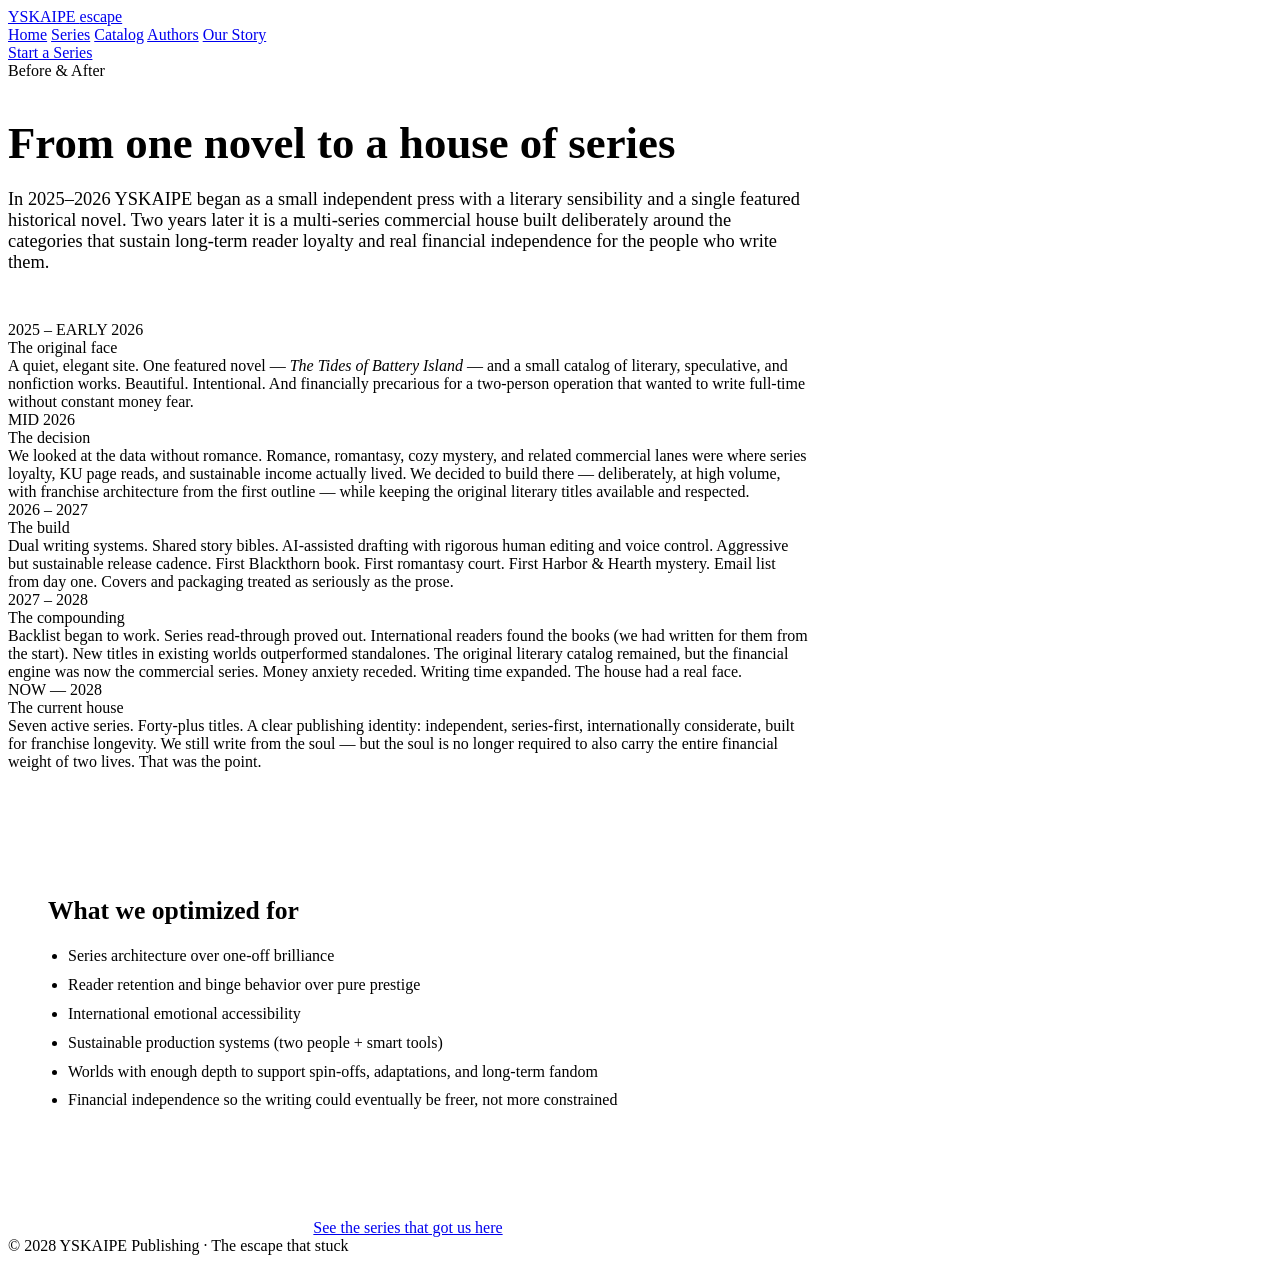
==== about.html @ 99e71888 "Add about.html for YSKAIPE Publishing's story This file contains the HTML structure for the 'About' " ====
<!DOCTYPE html>
<html lang="en">
<head>
  <meta charset="UTF-8">
  <meta name="viewport" content="width=device-width, initial-scale=1.0">
  <title>Our Story — YSKAIPE 2028</title>
  <link rel="stylesheet" href="css/style.css">
</head>
<body>
  <header class="site-header">
    <div class="container header-inner">
      <a href="index.html" class="logo">YSKAIPE <span>escape</span></a>
      <nav class="nav">
        <a href="index.html">Home</a>
        <a href="series.html">Series</a>
        <a href="catalog.html">Catalog</a>
        <a href="authors.html">Authors</a>
        <a href="about.html" class="active">Our Story</a>
      </nav>
      <a href="series.html" class="btn btn-primary">Start a Series</a>
    </div>
  </header>

  <section class="section">
    <div class="container" style="max-width: 800px;">
      <div class="hero-label">Before & After</div>
      <h1 style="font-size: 2.8rem; margin-bottom: 20px;">From one novel to a house of series</h1>
      <p style="font-size: 1.15rem; color: var(--text-muted); margin-bottom: 48px;">
        In 2025–2026 YSKAIPE began as a small independent press with a literary sensibility 
        and a single featured historical novel. Two years later it is a multi-series commercial 
        house built deliberately around the categories that sustain long-term reader loyalty 
        and real financial independence for the people who write them.
      </p>

      <div class="timeline">
        <div class="timeline-item">
          <div class="timeline-dot"></div>
          <div class="timeline-year">2025 – EARLY 2026</div>
          <div class="timeline-title">The original face</div>
          <div class="timeline-body">
            A quiet, elegant site. One featured novel — <em>The Tides of Battery Island</em> — 
            and a small catalog of literary, speculative, and nonfiction works. Beautiful. 
            Intentional. And financially precarious for a two-person operation that wanted 
            to write full-time without constant money fear.
          </div>
        </div>

        <div class="timeline-item">
          <div class="timeline-dot"></div>
          <div class="timeline-year">MID 2026</div>
          <div class="timeline-title">The decision</div>
          <div class="timeline-body">
            We looked at the data without romance. Romance, romantasy, cozy mystery, and 
            related commercial lanes were where series loyalty, KU page reads, and sustainable 
            income actually lived. We decided to build there — deliberately, at high volume, 
            with franchise architecture from the first outline — while keeping the original 
            literary titles available and respected.
          </div>
        </div>

        <div class="timeline-item">
          <div class="timeline-dot"></div>
          <div class="timeline-year">2026 – 2027</div>
          <div class="timeline-title">The build</div>
          <div class="timeline-body">
            Dual writing systems. Shared story bibles. AI-assisted drafting with rigorous 
            human editing and voice control. Aggressive but sustainable release cadence. 
            First Blackthorn book. First romantasy court. First Harbor & Hearth mystery. 
            Email list from day one. Covers and packaging treated as seriously as the prose.
          </div>
        </div>

        <div class="timeline-item">
          <div class="timeline-dot"></div>
          <div class="timeline-year">2027 – 2028</div>
          <div class="timeline-title">The compounding</div>
          <div class="timeline-body">
            Backlist began to work. Series read-through proved out. International readers 
            found the books (we had written for them from the start). New titles in existing 
            worlds outperformed standalones. The original literary catalog remained, but the 
            financial engine was now the commercial series. Money anxiety receded. Writing 
            time expanded. The house had a real face.
          </div>
        </div>

        <div class="timeline-item">
          <div class="timeline-dot"></div>
          <div class="timeline-year">NOW — 2028</div>
          <div class="timeline-title">The current house</div>
          <div class="timeline-body">
            Seven active series. Forty-plus titles. A clear publishing identity: 
            independent, series-first, internationally considerate, built for franchise 
            longevity. We still write from the soul — but the soul is no longer required 
            to also carry the entire financial weight of two lives. That was the point.
          </div>
        </div>
      </div>

      <div style="margin-top: 64px; padding: 40px; background: var(--bg-elevated); border-radius: 10px; border: 1px solid var(--border);">
        <h2 style="font-size: 1.6rem; margin-bottom: 16px;">What we optimized for</h2>
        <ul style="color: var(--text-muted); padding-left: 20px; line-height: 1.8;">
          <li>Series architecture over one-off brilliance</li>
          <li>Reader retention and binge behavior over pure prestige</li>
          <li>International emotional accessibility</li>
          <li>Sustainable production systems (two people + smart tools)</li>
          <li>Worlds with enough depth to support spin-offs, adaptations, and long-term fandom</li>
          <li>Financial independence so the writing could eventually be freer, not more constrained</li>
        </ul>
      </div>

      <div style="margin-top: 48px; text-align: center;">
        <a href="series.html" class="btn btn-primary">See the series that got us here</a>
      </div>
    </div>
  </section>

  <footer class="site-footer">
    <div class="container">
      <div class="footer-bottom" style="border: none;">
        <div>© 2028 YSKAIPE Publishing · The escape that stuck</div>
      </div>
    </div>
  </footer>
</body>
</html>
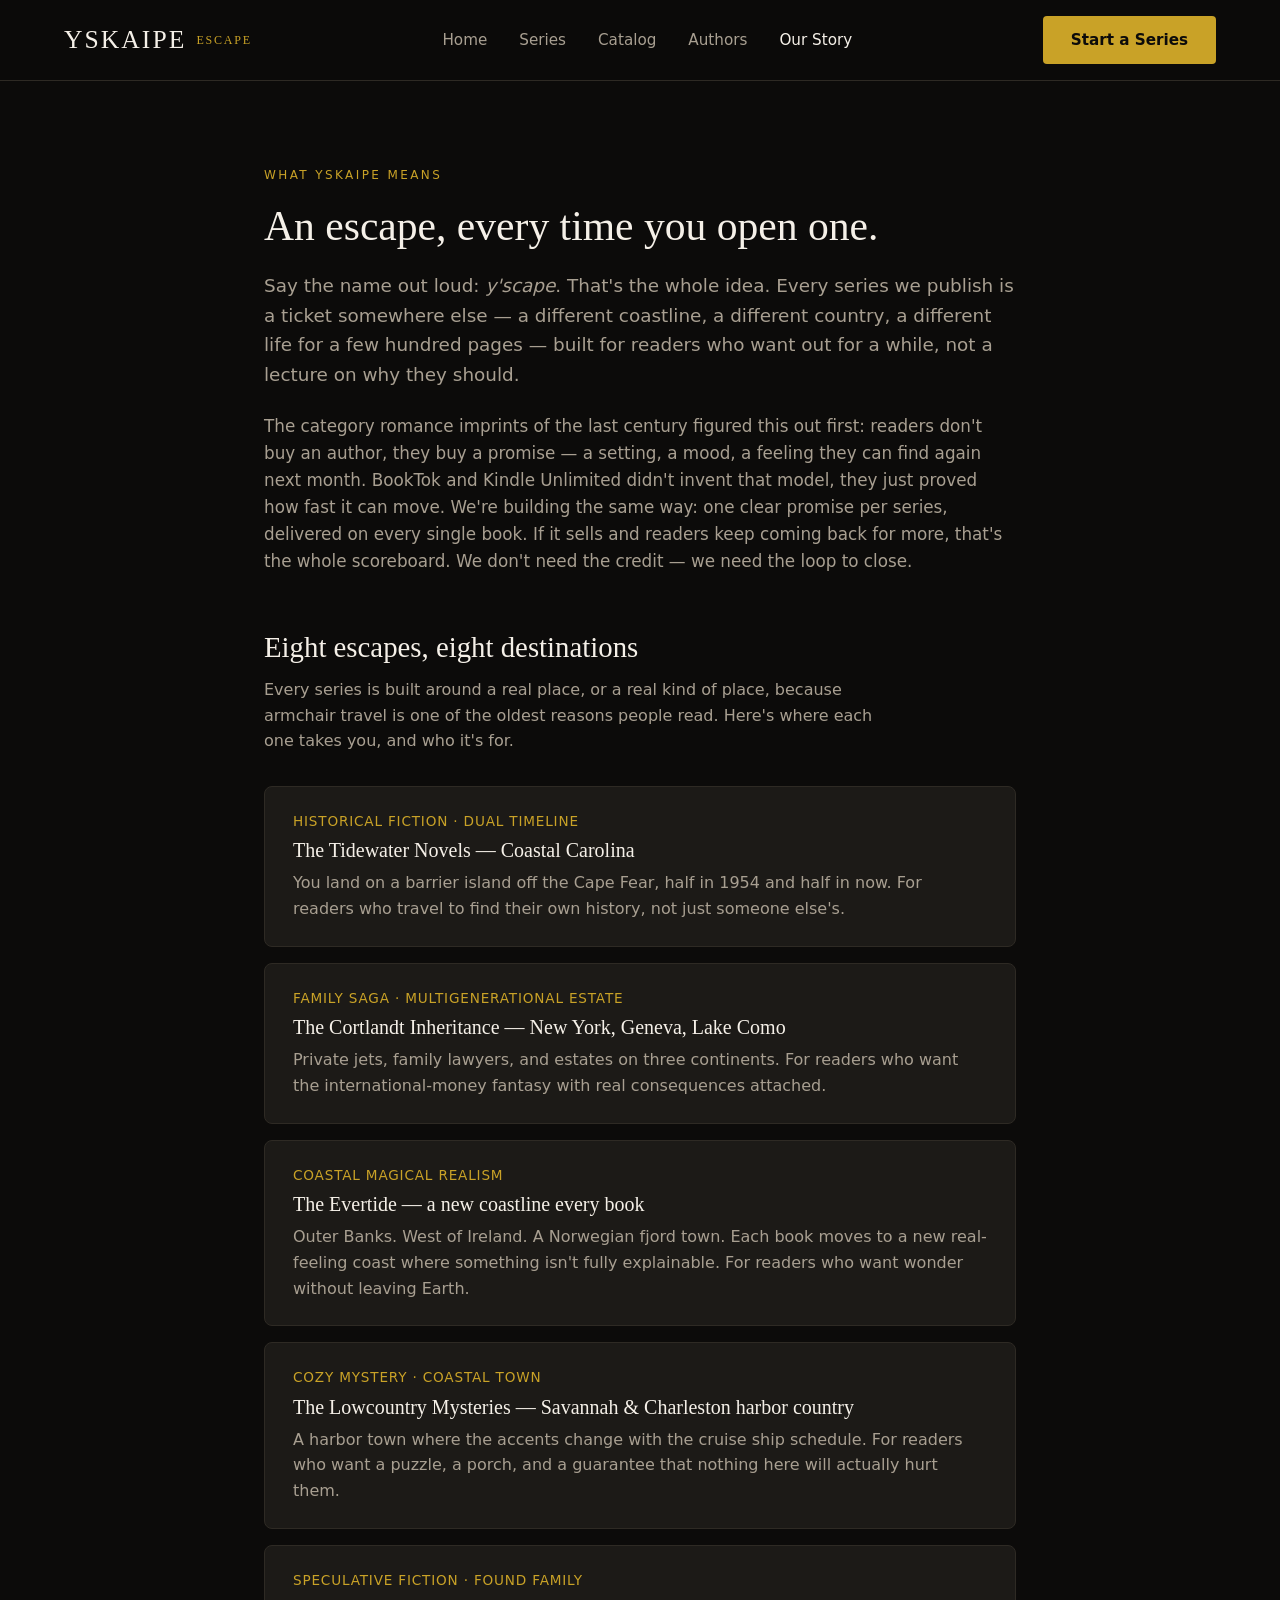
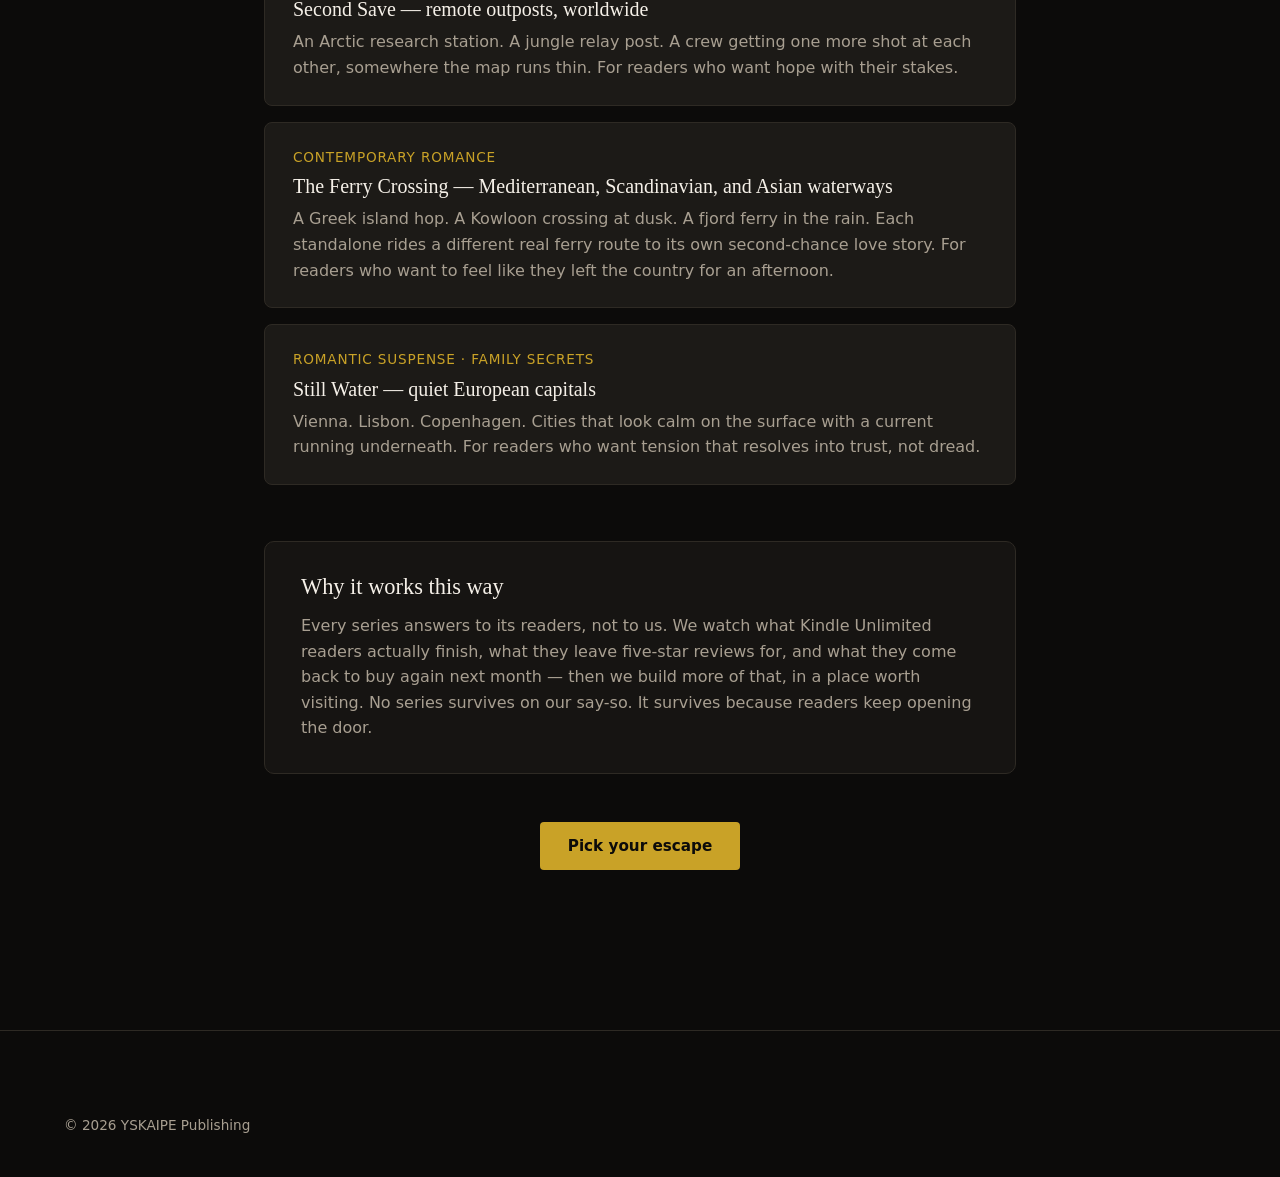
==== commit b002dd20: "Update title and content in about.html" ====
--- a/about.html
+++ b/about.html
@@ -3,7 +3,7 @@
 <head>
   <meta charset="UTF-8">
   <meta name="viewport" content="width=device-width, initial-scale=1.0">
-  <title>Our Story — YSKAIPE 2028</title>
+  <title>Our Story — YSKAIPE</title>
   <link rel="stylesheet" href="css/style.css">
 </head>
 <body>
@@ -23,93 +23,86 @@
 
   <section class="section">
     <div class="container" style="max-width: 800px;">
-      <div class="hero-label">Before & After</div>
-      <h1 style="font-size: 2.8rem; margin-bottom: 20px;">From one novel to a house of series</h1>
-      <p style="font-size: 1.15rem; color: var(--text-muted); margin-bottom: 48px;">
-        In 2025–2026 YSKAIPE began as a small independent press with a literary sensibility 
-        and a single featured historical novel. Two years later it is a multi-series commercial 
-        house built deliberately around the categories that sustain long-term reader loyalty 
-        and real financial independence for the people who write them.
+      <div class="hero-label">What YSKAIPE Means</div>
+      <h1 style="font-size: 2.6rem; margin-bottom: 20px;">An escape, every time you open one.</h1>
+      <p style="font-size: 1.15rem; color: var(--text-muted); margin-bottom: 24px;">
+        Say the name out loud: <em>y'scape</em>. That's the whole idea. Every series we publish 
+        is a ticket somewhere else — a different coastline, a different country, a different 
+        life for a few hundred pages — built for readers who want out for a while, not a lecture 
+        on why they should.
+      </p>
+      <p style="font-size: 1.05rem; color: var(--text-muted); margin-bottom: 48px;">
+        The category romance imprints of the last century figured this out first: readers don't 
+        buy an author, they buy a promise — a setting, a mood, a feeling they can find again next 
+        month. BookTok and Kindle Unlimited didn't invent that model, they just proved how fast 
+        it can move. We're building the same way: one clear promise per series, delivered on 
+        every single book. If it sells and readers keep coming back for more, that's the whole 
+        scoreboard. We don't need the credit — we need the loop to close.
       </p>
 
-      <div class="timeline">
-        <div class="timeline-item">
-          <div class="timeline-dot"></div>
-          <div class="timeline-year">2025 – EARLY 2026</div>
-          <div class="timeline-title">The original face</div>
-          <div class="timeline-body">
-            A quiet, elegant site. One featured novel — <em>The Tides of Battery Island</em> — 
-            and a small catalog of literary, speculative, and nonfiction works. Beautiful. 
-            Intentional. And financially precarious for a two-person operation that wanted 
-            to write full-time without constant money fear.
-          </div>
+      <h2 style="font-size: 1.8rem; margin: 56px 0 12px;">Eight escapes, eight destinations</h2>
+      <p style="color: var(--text-muted); margin-bottom: 32px; max-width: 640px;">
+        Every series is built around a real place, or a real kind of place, because armchair 
+        travel is one of the oldest reasons people read. Here's where each one takes you, and 
+        who it's for.
+      </p>
+
+      <div style="display: grid; gap: 16px;">
+        <div style="padding: 24px 28px; background: var(--bg-card); border: 1px solid var(--border); border-radius: 8px;">
+          <div style="color: var(--accent); font-size: 0.85rem; text-transform: uppercase; letter-spacing: 0.06em; margin-bottom: 6px;">Historical Fiction · Dual Timeline</div>
+          <h3 style="font-size: 1.25rem; margin: 0 0 8px;">The Tidewater Novels — Coastal Carolina</h3>
+          <p style="color: var(--text-muted); margin: 0;">You land on a barrier island off the Cape Fear, half in 1954 and half in now. For readers who travel to find their own history, not just someone else's.</p>
         </div>
 
-        <div class="timeline-item">
-          <div class="timeline-dot"></div>
-          <div class="timeline-year">MID 2026</div>
-          <div class="timeline-title">The decision</div>
-          <div class="timeline-body">
-            We looked at the data without romance. Romance, romantasy, cozy mystery, and 
-            related commercial lanes were where series loyalty, KU page reads, and sustainable 
-            income actually lived. We decided to build there — deliberately, at high volume, 
-            with franchise architecture from the first outline — while keeping the original 
-            literary titles available and respected.
-          </div>
+        <div style="padding: 24px 28px; background: var(--bg-card); border: 1px solid var(--border); border-radius: 8px;">
+          <div style="color: var(--accent); font-size: 0.85rem; text-transform: uppercase; letter-spacing: 0.06em; margin-bottom: 6px;">Family Saga · Multigenerational Estate</div>
+          <h3 style="font-size: 1.25rem; margin: 0 0 8px;">The Cortlandt Inheritance — New York, Geneva, Lake Como</h3>
+          <p style="color: var(--text-muted); margin: 0;">Private jets, family lawyers, and estates on three continents. For readers who want the international-money fantasy with real consequences attached.</p>
         </div>
 
-        <div class="timeline-item">
-          <div class="timeline-dot"></div>
-          <div class="timeline-year">2026 – 2027</div>
-          <div class="timeline-title">The build</div>
-          <div class="timeline-body">
-            Dual writing systems. Shared story bibles. AI-assisted drafting with rigorous 
-            human editing and voice control. Aggressive but sustainable release cadence. 
-            First Blackthorn book. First romantasy court. First Harbor & Hearth mystery. 
-            Email list from day one. Covers and packaging treated as seriously as the prose.
-          </div>
+        <div style="padding: 24px 28px; background: var(--bg-card); border: 1px solid var(--border); border-radius: 8px;">
+          <div style="color: var(--accent); font-size: 0.85rem; text-transform: uppercase; letter-spacing: 0.06em; margin-bottom: 6px;">Coastal Magical Realism</div>
+          <h3 style="font-size: 1.25rem; margin: 0 0 8px;">The Evertide — a new coastline every book</h3>
+          <p style="color: var(--text-muted); margin: 0;">Outer Banks. West of Ireland. A Norwegian fjord town. Each book moves to a new real-feeling coast where something isn't fully explainable. For readers who want wonder without leaving Earth.</p>
         </div>
 
-        <div class="timeline-item">
-          <div class="timeline-dot"></div>
-          <div class="timeline-year">2027 – 2028</div>
-          <div class="timeline-title">The compounding</div>
-          <div class="timeline-body">
-            Backlist began to work. Series read-through proved out. International readers 
-            found the books (we had written for them from the start). New titles in existing 
-            worlds outperformed standalones. The original literary catalog remained, but the 
-            financial engine was now the commercial series. Money anxiety receded. Writing 
-            time expanded. The house had a real face.
-          </div>
+        <div style="padding: 24px 28px; background: var(--bg-card); border: 1px solid var(--border); border-radius: 8px;">
+          <div style="color: var(--accent); font-size: 0.85rem; text-transform: uppercase; letter-spacing: 0.06em; margin-bottom: 6px;">Cozy Mystery · Coastal Town</div>
+          <h3 style="font-size: 1.25rem; margin: 0 0 8px;">The Lowcountry Mysteries — Savannah &amp; Charleston harbor country</h3>
+          <p style="color: var(--text-muted); margin: 0;">A harbor town where the accents change with the cruise ship schedule. For readers who want a puzzle, a porch, and a guarantee that nothing here will actually hurt them.</p>
         </div>
 
-        <div class="timeline-item">
-          <div class="timeline-dot"></div>
-          <div class="timeline-year">NOW — 2028</div>
-          <div class="timeline-title">The current house</div>
-          <div class="timeline-body">
-            Seven active series. Forty-plus titles. A clear publishing identity: 
-            independent, series-first, internationally considerate, built for franchise 
-            longevity. We still write from the soul — but the soul is no longer required 
-            to also carry the entire financial weight of two lives. That was the point.
-          </div>
+        <div style="padding: 24px 28px; background: var(--bg-card); border: 1px solid var(--border); border-radius: 8px;">
+          <div style="color: var(--accent); font-size: 0.85rem; text-transform: uppercase; letter-spacing: 0.06em; margin-bottom: 6px;">Speculative Fiction · Found Family</div>
+          <h3 style="font-size: 1.25rem; margin: 0 0 8px;">Second Save — remote outposts, worldwide</h3>
+          <p style="color: var(--text-muted); margin: 0;">An Arctic research station. A jungle relay post. A crew getting one more shot at each other, somewhere the map runs thin. For readers who want hope with their stakes.</p>
+        </div>
+
+        <div style="padding: 24px 28px; background: var(--bg-card); border: 1px solid var(--border); border-radius: 8px;">
+          <div style="color: var(--accent); font-size: 0.85rem; text-transform: uppercase; letter-spacing: 0.06em; margin-bottom: 6px;">Contemporary Romance</div>
+          <h3 style="font-size: 1.25rem; margin: 0 0 8px;">The Ferry Crossing — Mediterranean, Scandinavian, and Asian waterways</h3>
+          <p style="color: var(--text-muted); margin: 0;">A Greek island hop. A Kowloon crossing at dusk. A fjord ferry in the rain. Each standalone rides a different real ferry route to its own second-chance love story. For readers who want to feel like they left the country for an afternoon.</p>
+        </div>
+
+        <div style="padding: 24px 28px; background: var(--bg-card); border: 1px solid var(--border); border-radius: 8px;">
+          <div style="color: var(--accent); font-size: 0.85rem; text-transform: uppercase; letter-spacing: 0.06em; margin-bottom: 6px;">Romantic Suspense · Family Secrets</div>
+          <h3 style="font-size: 1.25rem; margin: 0 0 8px;">Still Water — quiet European capitals</h3>
+          <p style="color: var(--text-muted); margin: 0;">Vienna. Lisbon. Copenhagen. Cities that look calm on the surface with a current running underneath. For readers who want tension that resolves into trust, not dread.</p>
         </div>
       </div>
 
-      <div style="margin-top: 64px; padding: 40px; background: var(--bg-elevated); border-radius: 10px; border: 1px solid var(--border);">
-        <h2 style="font-size: 1.6rem; margin-bottom: 16px;">What we optimized for</h2>
-        <ul style="color: var(--text-muted); padding-left: 20px; line-height: 1.8;">
-          <li>Series architecture over one-off brilliance</li>
-          <li>Reader retention and binge behavior over pure prestige</li>
-          <li>International emotional accessibility</li>
-          <li>Sustainable production systems (two people + smart tools)</li>
-          <li>Worlds with enough depth to support spin-offs, adaptations, and long-term fandom</li>
-          <li>Financial independence so the writing could eventually be freer, not more constrained</li>
-        </ul>
+      <div style="margin-top: 56px; padding: 32px 36px; background: var(--bg-elevated); border-radius: 10px; border: 1px solid var(--border);">
+        <h2 style="font-size: 1.4rem; margin-bottom: 12px;">Why it works this way</h2>
+        <p style="color: var(--text-muted); margin: 0;">
+          Every series answers to its readers, not to us. We watch what Kindle Unlimited readers 
+          actually finish, what they leave five-star reviews for, and what they come back to buy 
+          again next month — then we build more of that, in a place worth visiting. No series 
+          survives on our say-so. It survives because readers keep opening the door.
+        </p>
       </div>
 
       <div style="margin-top: 48px; text-align: center;">
-        <a href="series.html" class="btn btn-primary">See the series that got us here</a>
+        <a href="series.html" class="btn btn-primary">Pick your escape</a>
       </div>
     </div>
   </section>
@@ -117,7 +110,7 @@
   <footer class="site-footer">
     <div class="container">
       <div class="footer-bottom" style="border: none;">
-        <div>© 2028 YSKAIPE Publishing · The escape that stuck</div>
+        <div>© 2026 YSKAIPE Publishing</div>
       </div>
     </div>
   </footer>
--- a/css/style.css
+++ b/css/style.css
@@ -0,0 +1,513 @@
+/* YSKAIPE 2028 — Future Commercial Face */
+:root {
+  --bg: #0c0b0a;
+  --bg-elevated: #161412;
+  --bg-card: #1c1a17;
+  --text: #f5f0e8;
+  --text-muted: #a89f91;
+  --accent: #c9a227; /* rich gold */
+  --accent-soft: #e8d48b;
+  --border: #2e2a24;
+  --success: #4a7c59;
+  --danger: #8b3a3a;
+  --font-display: "Georgia", "Times New Roman", serif;
+  --font-body: "Inter", system-ui, -apple-system, sans-serif;
+}
+
+* {
+  margin: 0;
+  padding: 0;
+  box-sizing: border-box;
+}
+
+body {
+  background: var(--bg);
+  color: var(--text);
+  font-family: var(--font-body);
+  line-height: 1.6;
+  font-size: 16px;
+}
+
+a {
+  color: var(--accent-soft);
+  text-decoration: none;
+  transition: color 0.2s;
+}
+a:hover {
+  color: var(--accent);
+}
+
+img {
+  max-width: 100%;
+  display: block;
+}
+
+/* Typography */
+h1, h2, h3, h4 {
+  font-family: var(--font-display);
+  font-weight: 500;
+  line-height: 1.2;
+}
+
+.container {
+  max-width: 1200px;
+  margin: 0 auto;
+  padding: 0 24px;
+}
+
+/* Header */
+.site-header {
+  background: rgba(12, 11, 10, 0.92);
+  backdrop-filter: blur(12px);
+  border-bottom: 1px solid var(--border);
+  position: sticky;
+  top: 0;
+  z-index: 100;
+  padding: 16px 0;
+}
+
+.header-inner {
+  display: flex;
+  align-items: center;
+  justify-content: space-between;
+}
+
+.logo {
+  font-family: var(--font-display);
+  font-size: 1.6rem;
+  letter-spacing: 0.08em;
+  color: var(--text);
+  display: flex;
+  align-items: center;
+  gap: 10px;
+}
+
+.logo span {
+  color: var(--accent);
+  font-size: 0.75rem;
+  letter-spacing: 0.15em;
+  text-transform: uppercase;
+}
+
+.nav {
+  display: flex;
+  gap: 32px;
+  align-items: center;
+}
+
+.nav a {
+  color: var(--text-muted);
+  font-size: 0.95rem;
+  font-weight: 500;
+}
+.nav a:hover, .nav a.active {
+  color: var(--text);
+}
+
+.btn {
+  display: inline-block;
+  padding: 12px 28px;
+  border-radius: 4px;
+  font-weight: 600;
+  font-size: 0.95rem;
+  transition: all 0.2s;
+  border: none;
+  cursor: pointer;
+}
+
+.btn-primary {
+  background: var(--accent);
+  color: #0c0b0a;
+}
+.btn-primary:hover {
+  background: var(--accent-soft);
+  color: #0c0b0a;
+}
+
+.btn-outline {
+  background: transparent;
+  border: 1px solid var(--accent);
+  color: var(--accent-soft);
+}
+.btn-outline:hover {
+  background: var(--accent);
+  color: #0c0b0a;
+}
+
+/* Hero */
+.hero {
+  padding: 80px 0 100px;
+  position: relative;
+  overflow: hidden;
+}
+
+.hero::before {
+  content: "";
+  position: absolute;
+  inset: 0;
+  background: radial-gradient(ellipse at 70% 20%, rgba(201, 162, 39, 0.08) 0%, transparent 60%);
+  pointer-events: none;
+}
+
+.hero-grid {
+  display: grid;
+  grid-template-columns: 1.1fr 0.9fr;
+  gap: 60px;
+  align-items: center;
+}
+
+.hero-label {
+  display: inline-block;
+  font-size: 0.75rem;
+  letter-spacing: 0.2em;
+  text-transform: uppercase;
+  color: var(--accent);
+  margin-bottom: 16px;
+}
+
+.hero h1 {
+  font-size: 3.4rem;
+  margin-bottom: 20px;
+  color: var(--text);
+}
+
+.hero h1 em {
+  font-style: italic;
+  color: var(--accent-soft);
+}
+
+.hero-lead {
+  font-size: 1.2rem;
+  color: var(--text-muted);
+  max-width: 520px;
+  margin-bottom: 32px;
+}
+
+.hero-stats {
+  display: flex;
+  gap: 40px;
+  margin-top: 40px;
+  padding-top: 32px;
+  border-top: 1px solid var(--border);
+}
+
+.stat-number {
+  font-family: var(--font-display);
+  font-size: 2rem;
+  color: var(--accent);
+}
+
+.stat-label {
+  font-size: 0.85rem;
+  color: var(--text-muted);
+  margin-top: 4px;
+}
+
+/* Series Cards */
+.section {
+  padding: 80px 0;
+}
+
+.section-header {
+  display: flex;
+  justify-content: space-between;
+  align-items: flex-end;
+  margin-bottom: 48px;
+}
+
+.section-header h2 {
+  font-size: 2.2rem;
+}
+
+.section-header p {
+  color: var(--text-muted);
+  max-width: 400px;
+  text-align: right;
+}
+
+.series-grid {
+  display: grid;
+  grid-template-columns: repeat(auto-fill, minmax(280px, 1fr));
+  gap: 28px;
+}
+
+.series-card {
+  background: var(--bg-card);
+  border: 1px solid var(--border);
+  border-radius: 8px;
+  overflow: hidden;
+  transition: transform 0.25s, border-color 0.25s;
+}
+
+.series-card:hover {
+  transform: translateY(-4px);
+  border-color: var(--accent);
+}
+
+.series-cover {
+  height: 360px;
+  background: linear-gradient(145deg, #2a2520, #1a1714);
+  display: flex;
+  align-items: center;
+  justify-content: center;
+  position: relative;
+  overflow: hidden;
+}
+
+.series-cover-placeholder {
+  font-family: var(--font-display);
+  font-size: 1.4rem;
+  color: var(--accent-soft);
+  text-align: center;
+  padding: 20px;
+  opacity: 0.9;
+}
+
+.series-badge {
+  position: absolute;
+  top: 16px;
+  left: 16px;
+  background: var(--accent);
+  color: #0c0b0a;
+  font-size: 0.7rem;
+  font-weight: 700;
+  letter-spacing: 0.08em;
+  padding: 4px 10px;
+  border-radius: 3px;
+  text-transform: uppercase;
+}
+
+.series-body {
+  padding: 24px;
+}
+
+.series-genre {
+  font-size: 0.75rem;
+  color: var(--accent);
+  letter-spacing: 0.1em;
+  text-transform: uppercase;
+  margin-bottom: 8px;
+}
+
+.series-title {
+  font-family: var(--font-display);
+  font-size: 1.35rem;
+  margin-bottom: 8px;
+}
+
+.series-meta {
+  font-size: 0.85rem;
+  color: var(--text-muted);
+  margin-bottom: 16px;
+}
+
+.series-desc {
+  font-size: 0.95rem;
+  color: var(--text-muted);
+  margin-bottom: 20px;
+  display: -webkit-box;
+  -webkit-line-clamp: 3;
+  -webkit-box-orient: vertical;
+  overflow: hidden;
+}
+
+/* Featured Banner */
+.featured-banner {
+  background: var(--bg-elevated);
+  border: 1px solid var(--border);
+  border-radius: 12px;
+  padding: 48px;
+  display: grid;
+  grid-template-columns: 1fr 1fr;
+  gap: 48px;
+  align-items: center;
+  margin: 40px 0;
+}
+
+.featured-banner h3 {
+  font-size: 2rem;
+  margin-bottom: 12px;
+}
+
+.featured-banner p {
+  color: var(--text-muted);
+  margin-bottom: 24px;
+}
+
+/* Authors */
+.authors-grid {
+  display: grid;
+  grid-template-columns: repeat(auto-fill, minmax(260px, 1fr));
+  gap: 32px;
+}
+
+.author-card {
+  text-align: center;
+  padding: 32px 24px;
+  background: var(--bg-card);
+  border: 1px solid var(--border);
+  border-radius: 8px;
+}
+
+.author-avatar {
+  width: 100px;
+  height: 100px;
+  border-radius: 50%;
+  background: linear-gradient(135deg, var(--accent), #8b6914);
+  margin: 0 auto 20px;
+  display: flex;
+  align-items: center;
+  justify-content: center;
+  font-family: var(--font-display);
+  font-size: 2rem;
+  color: #0c0b0a;
+}
+
+.author-name {
+  font-family: var(--font-display);
+  font-size: 1.3rem;
+  margin-bottom: 6px;
+}
+
+.author-role {
+  font-size: 0.85rem;
+  color: var(--accent);
+  margin-bottom: 12px;
+}
+
+.author-bio {
+  font-size: 0.9rem;
+  color: var(--text-muted);
+}
+
+/* About / Story */
+.timeline {
+  position: relative;
+  max-width: 800px;
+  margin: 0 auto;
+}
+
+.timeline::before {
+  content: "";
+  position: absolute;
+  left: 20px;
+  top: 0;
+  bottom: 0;
+  width: 2px;
+  background: var(--border);
+}
+
+.timeline-item {
+  position: relative;
+  padding-left: 60px;
+  margin-bottom: 48px;
+}
+
+.timeline-dot {
+  position: absolute;
+  left: 12px;
+  top: 6px;
+  width: 18px;
+  height: 18px;
+  border-radius: 50%;
+  background: var(--accent);
+  border: 3px solid var(--bg);
+}
+
+.timeline-year {
+  font-size: 0.85rem;
+  color: var(--accent);
+  letter-spacing: 0.1em;
+  margin-bottom: 6px;
+}
+
+.timeline-title {
+  font-family: var(--font-display);
+  font-size: 1.4rem;
+  margin-bottom: 8px;
+}
+
+.timeline-body {
+  color: var(--text-muted);
+}
+
+/* Footer */
+.site-footer {
+  border-top: 1px solid var(--border);
+  padding: 60px 0 40px;
+  margin-top: 80px;
+}
+
+.footer-grid {
+  display: grid;
+  grid-template-columns: 2fr 1fr 1fr 1fr;
+  gap: 40px;
+  margin-bottom: 48px;
+}
+
+.footer-brand p {
+  color: var(--text-muted);
+  margin-top: 12px;
+  max-width: 280px;
+}
+
+.footer-col h4 {
+  font-size: 0.85rem;
+  letter-spacing: 0.1em;
+  text-transform: uppercase;
+  color: var(--text-muted);
+  margin-bottom: 16px;
+}
+
+.footer-col a {
+  display: block;
+  color: var(--text-muted);
+  margin-bottom: 10px;
+  font-size: 0.95rem;
+}
+.footer-col a:hover {
+  color: var(--text);
+}
+
+.footer-bottom {
+  padding-top: 24px;
+  border-top: 1px solid var(--border);
+  display: flex;
+  justify-content: space-between;
+  color: var(--text-muted);
+  font-size: 0.85rem;
+}
+
+/* Utility */
+.text-accent { color: var(--accent); }
+.mt-1 { margin-top: 8px; }
+.mt-2 { margin-top: 16px; }
+.mt-3 { margin-top: 24px; }
+.mt-4 { margin-top: 32px; }
+.mb-2 { margin-bottom: 16px; }
+.mb-3 { margin-bottom: 24px; }
+.mb-4 { margin-bottom: 32px; }
+
+/* Responsive */
+@media (max-width: 900px) {
+  .hero-grid, .featured-banner {
+    grid-template-columns: 1fr;
+  }
+  .hero h1 {
+    font-size: 2.4rem;
+  }
+  .nav {
+    display: none;
+  }
+  .footer-grid {
+    grid-template-columns: 1fr 1fr;
+  }
+  .section-header {
+    flex-direction: column;
+    align-items: flex-start;
+    gap: 12px;
+  }
+  .section-header p {
+    text-align: left;
+  }
+}
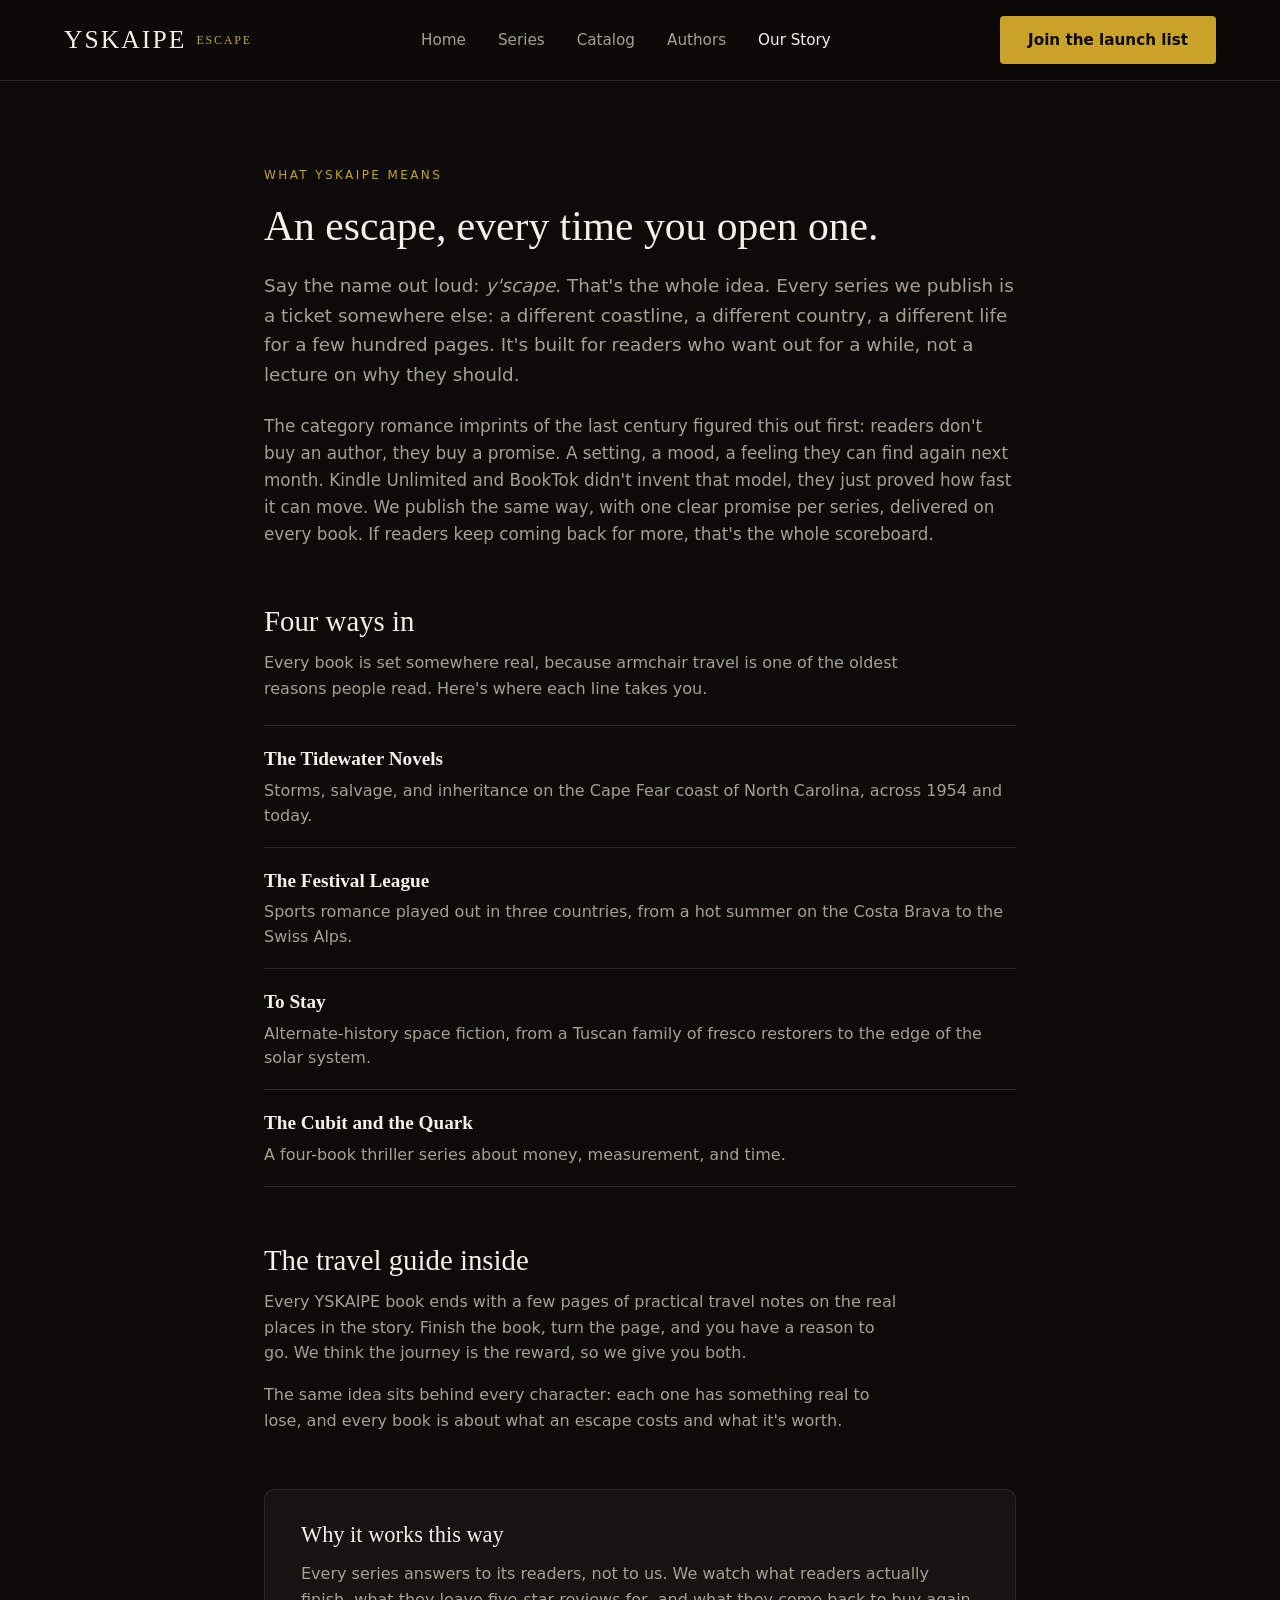
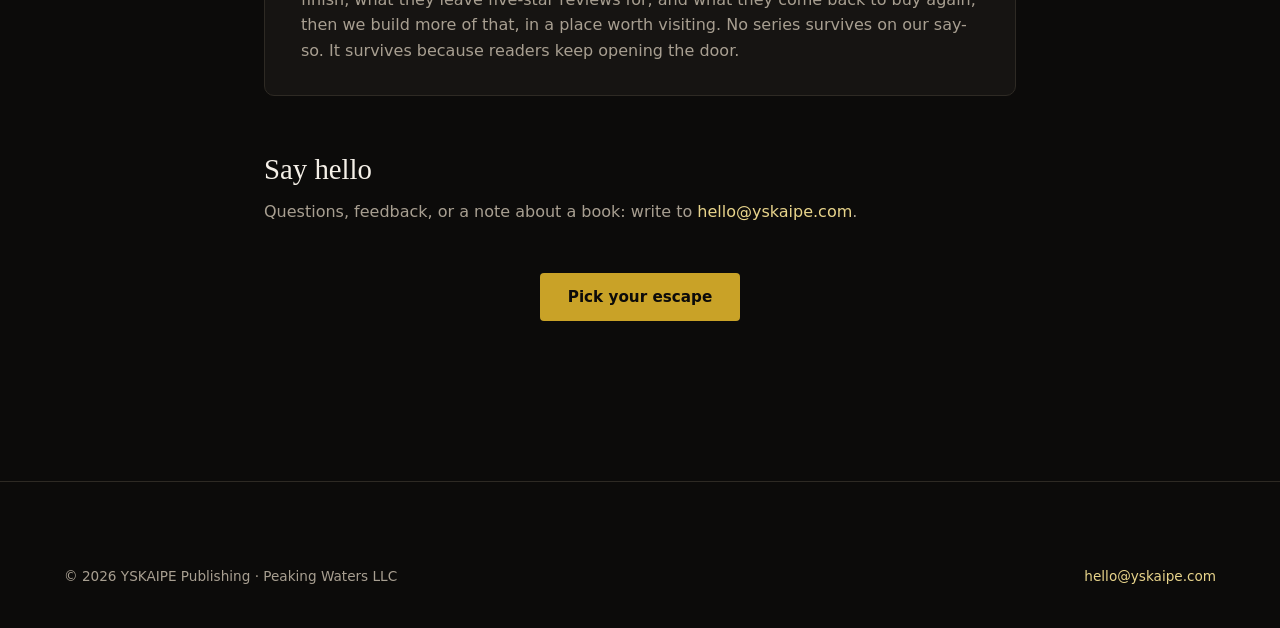
==== commit 798a280e: "Enhance about.html with new meta and styling Added a meta description and improved styling for the Y" ====
--- a/about.html
+++ b/about.html
@@ -3,8 +3,19 @@
 <head>
   <meta charset="UTF-8">
   <meta name="viewport" content="width=device-width, initial-scale=1.0">
-  <title>Our Story — YSKAIPE</title>
+  <title>Our Story | YSKAIPE Publishing</title>
+  <meta name="description" content="YSKAIPE means 'escape.' We're an independent publisher of series set in real places, with a companion travel guide at the end of every book.">
   <link rel="stylesheet" href="css/style.css">
+  <style>
+    .yk-ways{list-style:none;margin:0 0 8px;padding:0;border-top:1px solid var(--border, rgba(255,255,255,0.1));}
+    .yk-ways li{padding:18px 0;border-bottom:1px solid var(--border, rgba(255,255,255,0.1));}
+    .yk-ways a{color:inherit;text-decoration:none;}
+    .yk-ways strong{font-family:var(--font-display, Georgia, serif);font-size:1.2rem;font-weight:600;}
+    .yk-ways a:hover strong,.yk-ways a:focus-visible strong{color:var(--accent-soft, #c8a05a);}
+    .yk-ways a:focus-visible{outline:2px solid var(--accent, #c8a05a);outline-offset:3px;}
+    .yk-ways span{display:block;margin-top:4px;color:var(--text-muted, #9a9188);line-height:1.55;}
+    .yk-mail{color:var(--accent-soft, #c8a05a);}
+  </style>
 </head>
 <body>
   <header class="site-header">
@@ -17,7 +28,7 @@
         <a href="authors.html">Authors</a>
         <a href="about.html" class="active">Our Story</a>
       </nav>
-      <a href="series.html" class="btn btn-primary">Start a Series</a>
+      <a href="index.html#launch-list" class="btn btn-primary">Join the launch list</a>
     </div>
   </header>
 
@@ -26,80 +37,78 @@
       <div class="hero-label">What YSKAIPE Means</div>
       <h1 style="font-size: 2.6rem; margin-bottom: 20px;">An escape, every time you open one.</h1>
       <p style="font-size: 1.15rem; color: var(--text-muted); margin-bottom: 24px;">
-        Say the name out loud: <em>y'scape</em>. That's the whole idea. Every series we publish 
-        is a ticket somewhere else — a different coastline, a different country, a different 
-        life for a few hundred pages — built for readers who want out for a while, not a lecture 
-        on why they should.
+        Say the name out loud: <em>y'scape</em>. That's the whole idea. Every series we publish
+        is a ticket somewhere else: a different coastline, a different country, a different
+        life for a few hundred pages. It's built for readers who want out for a while, not a
+        lecture on why they should.
       </p>
       <p style="font-size: 1.05rem; color: var(--text-muted); margin-bottom: 48px;">
-        The category romance imprints of the last century figured this out first: readers don't 
-        buy an author, they buy a promise — a setting, a mood, a feeling they can find again next 
-        month. BookTok and Kindle Unlimited didn't invent that model, they just proved how fast 
-        it can move. We're building the same way: one clear promise per series, delivered on 
-        every single book. If it sells and readers keep coming back for more, that's the whole 
-        scoreboard. We don't need the credit — we need the loop to close.
+        The category romance imprints of the last century figured this out first: readers don't
+        buy an author, they buy a promise. A setting, a mood, a feeling they can find again next
+        month. Kindle Unlimited and BookTok didn't invent that model, they just proved how fast
+        it can move. We publish the same way, with one clear promise per series, delivered on
+        every book. If readers keep coming back for more, that's the whole scoreboard.
       </p>
 
-      <h2 style="font-size: 1.8rem; margin: 56px 0 12px;">Eight escapes, eight destinations</h2>
-      <p style="color: var(--text-muted); margin-bottom: 32px; max-width: 640px;">
-        Every series is built around a real place, or a real kind of place, because armchair 
-        travel is one of the oldest reasons people read. Here's where each one takes you, and 
-        who it's for.
+      <h2 style="font-size: 1.8rem; margin: 56px 0 12px;">Four ways in</h2>
+      <p style="color: var(--text-muted); margin-bottom: 24px; max-width: 640px;">
+        Every book is set somewhere real, because armchair travel is one of the oldest reasons
+        people read. Here's where each line takes you.
       </p>
 
-      <div style="display: grid; gap: 16px;">
-        <div style="padding: 24px 28px; background: var(--bg-card); border: 1px solid var(--border); border-radius: 8px;">
-          <div style="color: var(--accent); font-size: 0.85rem; text-transform: uppercase; letter-spacing: 0.06em; margin-bottom: 6px;">Historical Fiction · Dual Timeline</div>
-          <h3 style="font-size: 1.25rem; margin: 0 0 8px;">The Tidewater Novels — Coastal Carolina</h3>
-          <p style="color: var(--text-muted); margin: 0;">You land on a barrier island off the Cape Fear, half in 1954 and half in now. For readers who travel to find their own history, not just someone else's.</p>
-        </div>
+      <ul class="yk-ways">
+        <li>
+          <a href="series.html#tidewater">
+            <strong>The Tidewater Novels</strong>
+            <span>Storms, salvage, and inheritance on the Cape Fear coast of North Carolina, across 1954 and today.</span>
+          </a>
+        </li>
+        <li>
+          <a href="series.html#festival-league">
+            <strong>The Festival League</strong>
+            <span>Sports romance played out in three countries, from a hot summer on the Costa Brava to the Swiss Alps.</span>
+          </a>
+        </li>
+        <li>
+          <a href="series.html#to-stay">
+            <strong>To Stay</strong>
+            <span>Alternate-history space fiction, from a Tuscan family of fresco restorers to the edge of the solar system.</span>
+          </a>
+        </li>
+        <li>
+          <a href="series.html#cubit-and-quark">
+            <strong>The Cubit and the Quark</strong>
+            <span>A four-book thriller series about money, measurement, and time.</span>
+          </a>
+        </li>
+      </ul>
 
-        <div style="padding: 24px 28px; background: var(--bg-card); border: 1px solid var(--border); border-radius: 8px;">
-          <div style="color: var(--accent); font-size: 0.85rem; text-transform: uppercase; letter-spacing: 0.06em; margin-bottom: 6px;">Family Saga · Multigenerational Estate</div>
-          <h3 style="font-size: 1.25rem; margin: 0 0 8px;">The Cortlandt Inheritance — New York, Geneva, Lake Como</h3>
-          <p style="color: var(--text-muted); margin: 0;">Private jets, family lawyers, and estates on three continents. For readers who want the international-money fantasy with real consequences attached.</p>
-        </div>
-
-        <div style="padding: 24px 28px; background: var(--bg-card); border: 1px solid var(--border); border-radius: 8px;">
-          <div style="color: var(--accent); font-size: 0.85rem; text-transform: uppercase; letter-spacing: 0.06em; margin-bottom: 6px;">Coastal Magical Realism</div>
-          <h3 style="font-size: 1.25rem; margin: 0 0 8px;">The Evertide — a new coastline every book</h3>
-          <p style="color: var(--text-muted); margin: 0;">Outer Banks. West of Ireland. A Norwegian fjord town. Each book moves to a new real-feeling coast where something isn't fully explainable. For readers who want wonder without leaving Earth.</p>
-        </div>
-
-        <div style="padding: 24px 28px; background: var(--bg-card); border: 1px solid var(--border); border-radius: 8px;">
-          <div style="color: var(--accent); font-size: 0.85rem; text-transform: uppercase; letter-spacing: 0.06em; margin-bottom: 6px;">Cozy Mystery · Coastal Town</div>
-          <h3 style="font-size: 1.25rem; margin: 0 0 8px;">The Lowcountry Mysteries — Savannah &amp; Charleston harbor country</h3>
-          <p style="color: var(--text-muted); margin: 0;">A harbor town where the accents change with the cruise ship schedule. For readers who want a puzzle, a porch, and a guarantee that nothing here will actually hurt them.</p>
-        </div>
-
-        <div style="padding: 24px 28px; background: var(--bg-card); border: 1px solid var(--border); border-radius: 8px;">
-          <div style="color: var(--accent); font-size: 0.85rem; text-transform: uppercase; letter-spacing: 0.06em; margin-bottom: 6px;">Speculative Fiction · Found Family</div>
-          <h3 style="font-size: 1.25rem; margin: 0 0 8px;">Second Save — remote outposts, worldwide</h3>
-          <p style="color: var(--text-muted); margin: 0;">An Arctic research station. A jungle relay post. A crew getting one more shot at each other, somewhere the map runs thin. For readers who want hope with their stakes.</p>
-        </div>
-
-        <div style="padding: 24px 28px; background: var(--bg-card); border: 1px solid var(--border); border-radius: 8px;">
-          <div style="color: var(--accent); font-size: 0.85rem; text-transform: uppercase; letter-spacing: 0.06em; margin-bottom: 6px;">Contemporary Romance</div>
-          <h3 style="font-size: 1.25rem; margin: 0 0 8px;">The Ferry Crossing — Mediterranean, Scandinavian, and Asian waterways</h3>
-          <p style="color: var(--text-muted); margin: 0;">A Greek island hop. A Kowloon crossing at dusk. A fjord ferry in the rain. Each standalone rides a different real ferry route to its own second-chance love story. For readers who want to feel like they left the country for an afternoon.</p>
-        </div>
-
-        <div style="padding: 24px 28px; background: var(--bg-card); border: 1px solid var(--border); border-radius: 8px;">
-          <div style="color: var(--accent); font-size: 0.85rem; text-transform: uppercase; letter-spacing: 0.06em; margin-bottom: 6px;">Romantic Suspense · Family Secrets</div>
-          <h3 style="font-size: 1.25rem; margin: 0 0 8px;">Still Water — quiet European capitals</h3>
-          <p style="color: var(--text-muted); margin: 0;">Vienna. Lisbon. Copenhagen. Cities that look calm on the surface with a current running underneath. For readers who want tension that resolves into trust, not dread.</p>
-        </div>
-      </div>
+      <h2 style="font-size: 1.8rem; margin: 56px 0 12px;">The travel guide inside</h2>
+      <p style="color: var(--text-muted); margin-bottom: 16px; max-width: 640px;">
+        Every YSKAIPE book ends with a few pages of practical travel notes on the real places in the
+        story. Finish the book, turn the page, and you have a reason to go. We think the journey is
+        the reward, so we give you both.
+      </p>
+      <p style="color: var(--text-muted); margin-bottom: 0; max-width: 640px;">
+        The same idea sits behind every character: each one has something real to lose, and every
+        book is about what an escape costs and what it's worth.
+      </p>
 
       <div style="margin-top: 56px; padding: 32px 36px; background: var(--bg-elevated); border-radius: 10px; border: 1px solid var(--border);">
         <h2 style="font-size: 1.4rem; margin-bottom: 12px;">Why it works this way</h2>
         <p style="color: var(--text-muted); margin: 0;">
-          Every series answers to its readers, not to us. We watch what Kindle Unlimited readers 
-          actually finish, what they leave five-star reviews for, and what they come back to buy 
-          again next month — then we build more of that, in a place worth visiting. No series 
-          survives on our say-so. It survives because readers keep opening the door.
+          Every series answers to its readers, not to us. We watch what readers actually finish,
+          what they leave five-star reviews for, and what they come back to buy again, then we
+          build more of that, in a place worth visiting. No series survives on our say-so. It
+          survives because readers keep opening the door.
         </p>
       </div>
+
+      <h2 style="font-size: 1.8rem; margin: 56px 0 12px;">Say hello</h2>
+      <p style="color: var(--text-muted); margin-bottom: 0; max-width: 640px;">
+        Questions, feedback, or a note about a book: write to
+        <a class="yk-mail" href="mailto:hello@yskaipe.com">hello@yskaipe.com</a>.
+      </p>
 
       <div style="margin-top: 48px; text-align: center;">
         <a href="series.html" class="btn btn-primary">Pick your escape</a>
@@ -110,7 +119,8 @@
   <footer class="site-footer">
     <div class="container">
       <div class="footer-bottom" style="border: none;">
-        <div>© 2026 YSKAIPE Publishing</div>
+        <div>© 2026 YSKAIPE Publishing · Peaking Waters LLC</div>
+        <div><a href="mailto:hello@yskaipe.com">hello@yskaipe.com</a></div>
       </div>
     </div>
   </footer>
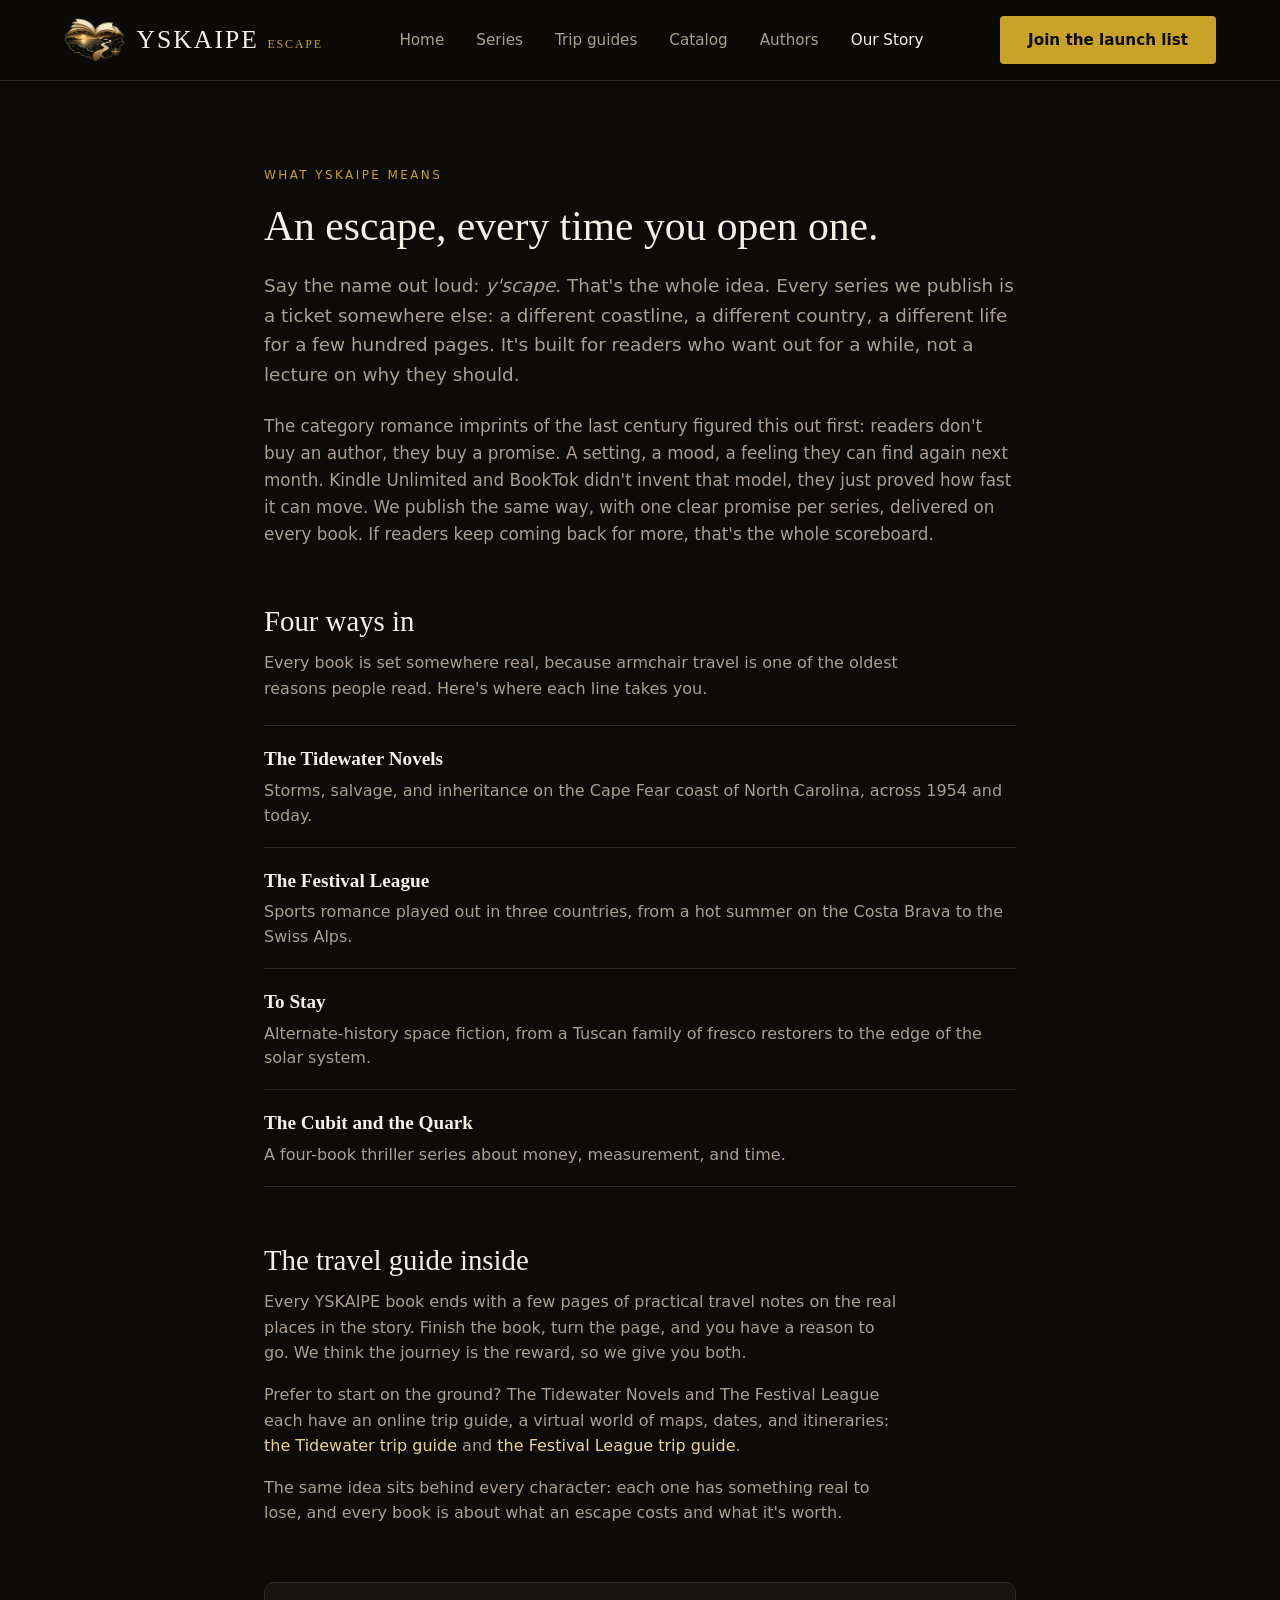
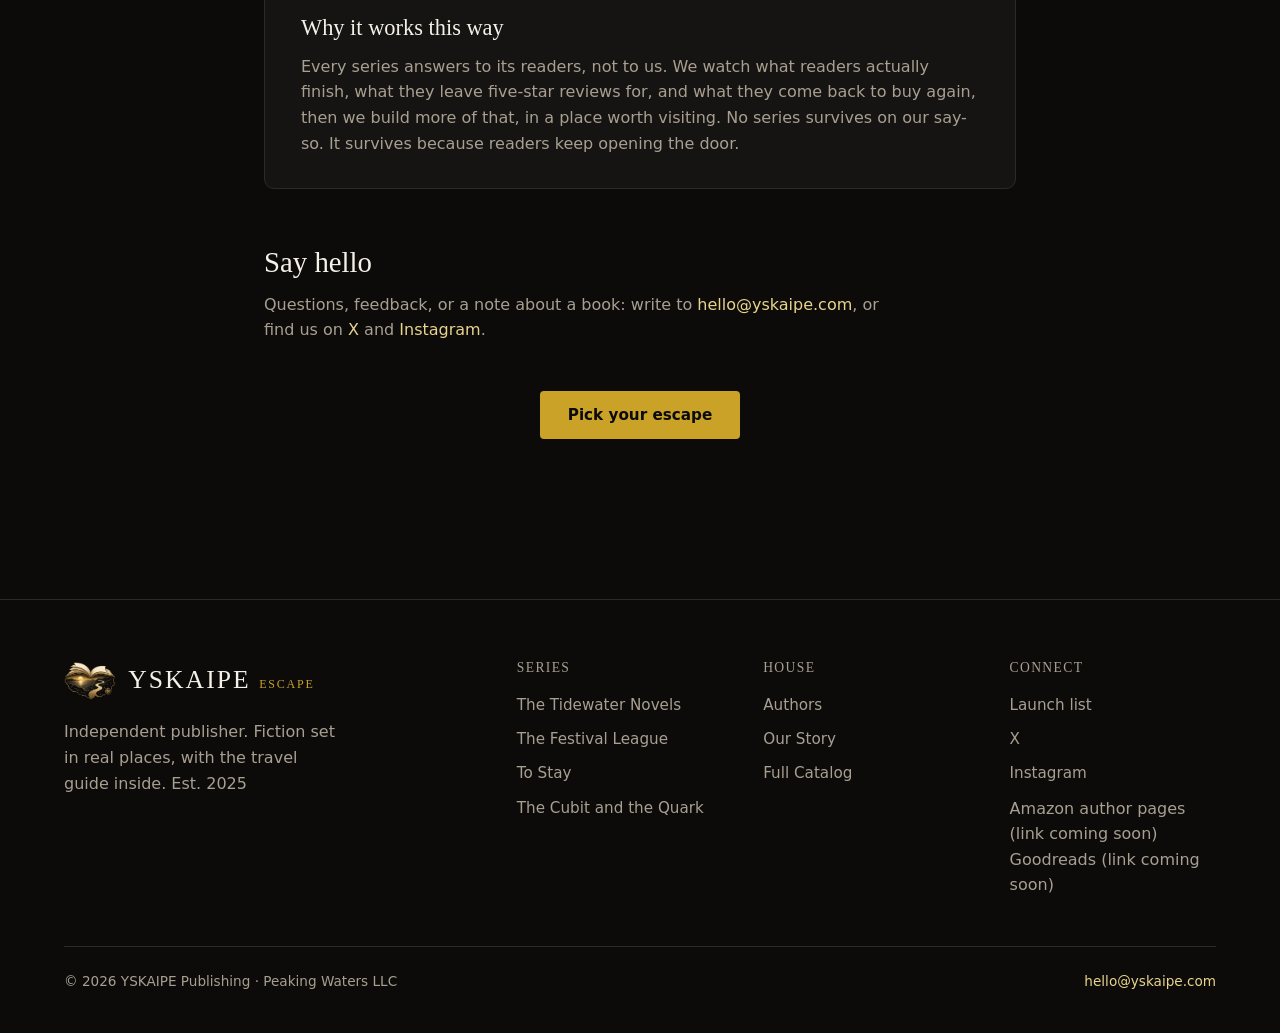
==== commit ea3cc2f8: "Enhance SEO and update footer structure Updated the title and meta descriptions for SEO. Added new i" ====
--- a/about.html
+++ b/about.html
@@ -3,10 +3,118 @@
 <head>
   <meta charset="UTF-8">
   <meta name="viewport" content="width=device-width, initial-scale=1.0">
-  <title>Our Story | YSKAIPE Publishing</title>
-  <meta name="description" content="YSKAIPE means 'escape.' We're an independent publisher of series set in real places, with a companion travel guide at the end of every book.">
+  <title>Our Story: What YSKAIPE Means | YSKAIPE Publishing</title>
+  <meta name="description" content="YSKAIPE means escape. We're an independent publisher of series set in real places, with a trip guide for every story.">
+  <!-- SEO -->
+  <link rel="canonical" href="https://www.yskaipe.com/about.html">
+  <link rel="icon" href="/favicon.ico" sizes="48x48">
+  <link rel="icon" type="image/png" href="/images/icon-192.png" sizes="192x192">
+  <link rel="apple-touch-icon" href="/images/apple-touch-icon.png">
+  <meta property="og:type" content="website">
+  <meta property="og:site_name" content="YSKAIPE Publishing">
+  <meta property="og:title" content="Our Story: What YSKAIPE Means | YSKAIPE Publishing">
+  <meta property="og:description" content="YSKAIPE means escape. We're an independent publisher of series set in real places, with a trip guide for every story.">
+  <meta property="og:url" content="https://www.yskaipe.com/about.html">
+  <meta property="og:image" content="https://www.yskaipe.com/images/og-yskaipe.jpg">
+  <meta property="og:image:width" content="1200">
+  <meta property="og:image:height" content="630">
+  <meta property="og:image:alt" content="YSKAIPE escape logo: a gold open book above a coastline and a winding road">
+  <meta name="twitter:card" content="summary_large_image">
+  <meta name="twitter:site" content="@yskaipe">
+  <meta name="twitter:title" content="Our Story: What YSKAIPE Means | YSKAIPE Publishing">
+  <meta name="twitter:description" content="YSKAIPE means escape. We're an independent publisher of series set in real places, with a trip guide for every story.">
+  <meta name="twitter:image" content="https://www.yskaipe.com/images/og-yskaipe.jpg">
+  <meta name="twitter:image:alt" content="YSKAIPE escape logo: a gold open book above a coastline and a winding road">
+  <script type="application/ld+json">
+{
+  "@context": "https://schema.org",
+  "@graph": [
+    {
+      "@type": "Organization",
+      "@id": "https://www.yskaipe.com/#publisher",
+      "name": "YSKAIPE Publishing",
+      "url": "https://www.yskaipe.com/",
+      "email": "hello@yskaipe.com",
+      "logo": {
+        "@type": "ImageObject",
+        "url": "https://www.yskaipe.com/images/logo-512.png",
+        "width": 512,
+        "height": 512
+      },
+      "sameAs": [
+        "https://x.com/yskaipe",
+        "https://www.instagram.com/yskaipe"
+      ],
+      "parentOrganization": {
+        "@type": "Organization",
+        "name": "Peaking Waters LLC"
+      }
+    },
+    {
+      "@type": "WebSite",
+      "@id": "https://www.yskaipe.com/#website",
+      "url": "https://www.yskaipe.com/",
+      "name": "YSKAIPE Publishing",
+      "publisher": {
+        "@id": "https://www.yskaipe.com/#publisher"
+      }
+    },
+    {
+      "@type": "AboutPage",
+      "@id": "https://www.yskaipe.com/about.html#webpage",
+      "url": "https://www.yskaipe.com/about.html",
+      "name": "Our Story: What YSKAIPE Means | YSKAIPE Publishing",
+      "description": "YSKAIPE means escape. We're an independent publisher of series set in real places, with a trip guide for every story.",
+      "isPartOf": {
+        "@id": "https://www.yskaipe.com/#website"
+      },
+      "breadcrumb": {
+        "@id": "https://www.yskaipe.com/about.html#breadcrumb"
+      },
+      "inLanguage": "en",
+      "dateModified": "2026-09-21",
+      "mainEntity": {
+        "@id": "https://www.yskaipe.com/#publisher"
+      }
+    },
+    {
+      "@type": "BreadcrumbList",
+      "@id": "https://www.yskaipe.com/about.html#breadcrumb",
+      "itemListElement": [
+        {
+          "@type": "ListItem",
+          "position": 1,
+          "name": "YSKAIPE Publishing",
+          "item": "https://www.yskaipe.com/"
+        },
+        {
+          "@type": "ListItem",
+          "position": 2,
+          "name": "Our Story",
+          "item": "https://www.yskaipe.com/about.html"
+        }
+      ]
+    }
+  ]
+}
+  </script>
+  <!-- /SEO -->
   <link rel="stylesheet" href="css/style.css">
   <style>
+    /* Brand mark: cropped from images/yskaipe-goat.jpg, same as the homepage */
+    .logo.yk-logo{display:inline-flex;align-items:center;gap:12px;}
+    .yk-logo-mark{
+      --h:44px;
+      display:block;flex:none;height:var(--h);width:calc(var(--h) * 1.3757);
+      background:url("images/yskaipe-goat.jpg") no-repeat;
+      background-size:calc(var(--h) * 3.0899) auto;
+      background-position:calc(var(--h) * -0.8439) calc(var(--h) * -0.2249);
+      mix-blend-mode:lighten;
+    }
+    .footer-brand .yk-logo-mark{--h:38px;}
+    .yk-logo-text{white-space:nowrap;}
+    .footer-col .yk-soon{display:block;color:var(--text-muted, #9a9188);}
+
     .yk-ways{list-style:none;margin:0 0 8px;padding:0;border-top:1px solid var(--border, rgba(255,255,255,0.1));}
     .yk-ways li{padding:18px 0;border-bottom:1px solid var(--border, rgba(255,255,255,0.1));}
     .yk-ways a{color:inherit;text-decoration:none;}
@@ -14,16 +122,20 @@
     .yk-ways a:hover strong,.yk-ways a:focus-visible strong{color:var(--accent-soft, #c8a05a);}
     .yk-ways a:focus-visible{outline:2px solid var(--accent, #c8a05a);outline-offset:3px;}
     .yk-ways span{display:block;margin-top:4px;color:var(--text-muted, #9a9188);line-height:1.55;}
-    .yk-mail{color:var(--accent-soft, #c8a05a);}
+    .yk-mail,.yk-inline{color:var(--accent-soft, #c8a05a);}
   </style>
 </head>
 <body>
   <header class="site-header">
     <div class="container header-inner">
-      <a href="index.html" class="logo">YSKAIPE <span>escape</span></a>
+      <a href="index.html" class="logo yk-logo">
+        <span class="yk-logo-mark" aria-hidden="true"></span>
+        <div class="yk-logo-text">YSKAIPE <span>escape</span></div>
+      </a>
       <nav class="nav">
         <a href="index.html">Home</a>
         <a href="series.html">Series</a>
+        <a href="index.html#trip-guides">Trip guides</a>
         <a href="catalog.html">Catalog</a>
         <a href="authors.html">Authors</a>
         <a href="about.html" class="active">Our Story</a>
@@ -32,6 +144,7 @@
     </div>
   </header>
 
+  <main>
   <section class="section">
     <div class="container" style="max-width: 800px;">
       <div class="hero-label">What YSKAIPE Means</div>
@@ -89,6 +202,12 @@
         story. Finish the book, turn the page, and you have a reason to go. We think the journey is
         the reward, so we give you both.
       </p>
+      <p style="color: var(--text-muted); margin-bottom: 16px; max-width: 640px;">
+        Prefer to start on the ground? The Tidewater Novels and The Festival League each have an
+        online trip guide, a virtual world of maps, dates, and itineraries:
+        <a class="yk-inline" href="series/tidewater.html">the Tidewater trip guide</a> and
+        <a class="yk-inline" href="series/festival-league.html">the Festival League trip guide</a>.
+      </p>
       <p style="color: var(--text-muted); margin-bottom: 0; max-width: 640px;">
         The same idea sits behind every character: each one has something real to lose, and every
         book is about what an escape costs and what it's worth.
@@ -107,7 +226,9 @@
       <h2 style="font-size: 1.8rem; margin: 56px 0 12px;">Say hello</h2>
       <p style="color: var(--text-muted); margin-bottom: 0; max-width: 640px;">
         Questions, feedback, or a note about a book: write to
-        <a class="yk-mail" href="mailto:hello@yskaipe.com">hello@yskaipe.com</a>.
+        <a class="yk-mail" href="mailto:hello@yskaipe.com">hello@yskaipe.com</a>, or find us on
+        <a class="yk-inline" href="https://x.com/yskaipe" target="_blank" rel="me noopener">X</a> and
+        <a class="yk-inline" href="https://www.instagram.com/yskaipe" target="_blank" rel="me noopener">Instagram</a>.
       </p>
 
       <div style="margin-top: 48px; text-align: center;">
@@ -115,10 +236,42 @@
       </div>
     </div>
   </section>
+  </main>
 
   <footer class="site-footer">
     <div class="container">
-      <div class="footer-bottom" style="border: none;">
+      <div class="footer-grid">
+        <div class="footer-brand">
+          <div class="logo yk-logo">
+            <span class="yk-logo-mark" aria-hidden="true"></span>
+            <div class="yk-logo-text">YSKAIPE <span>escape</span></div>
+          </div>
+          <p>Independent publisher. Fiction set in real places, with the travel guide inside. Est. 2025</p>
+        </div>
+        <div class="footer-col">
+          <h4>Series</h4>
+          <a href="series/tidewater.html">The Tidewater Novels</a>
+          <a href="series/festival-league.html">The Festival League</a>
+          <a href="series.html#to-stay">To Stay</a>
+          <a href="series.html#cubit-and-quark">The Cubit and the Quark</a>
+        </div>
+        <div class="footer-col">
+          <h4>House</h4>
+          <a href="authors.html">Authors</a>
+          <a href="about.html">Our Story</a>
+          <a href="catalog.html">Full Catalog</a>
+        </div>
+        <div class="footer-col">
+          <h4>Connect</h4>
+          <a href="index.html#launch-list">Launch list</a>
+          <a href="https://x.com/yskaipe" target="_blank" rel="me noopener">X</a>
+          <a href="https://www.instagram.com/yskaipe" target="_blank" rel="me noopener">Instagram</a>
+          <!-- When live, replace each span with an <a href="..." target="_blank" rel="me noopener"> -->
+          <span class="yk-soon">Amazon author pages (link coming soon)</span>
+          <span class="yk-soon">Goodreads (link coming soon)</span>
+        </div>
+      </div>
+      <div class="footer-bottom">
         <div>© 2026 YSKAIPE Publishing · Peaking Waters LLC</div>
         <div><a href="mailto:hello@yskaipe.com">hello@yskaipe.com</a></div>
       </div>
